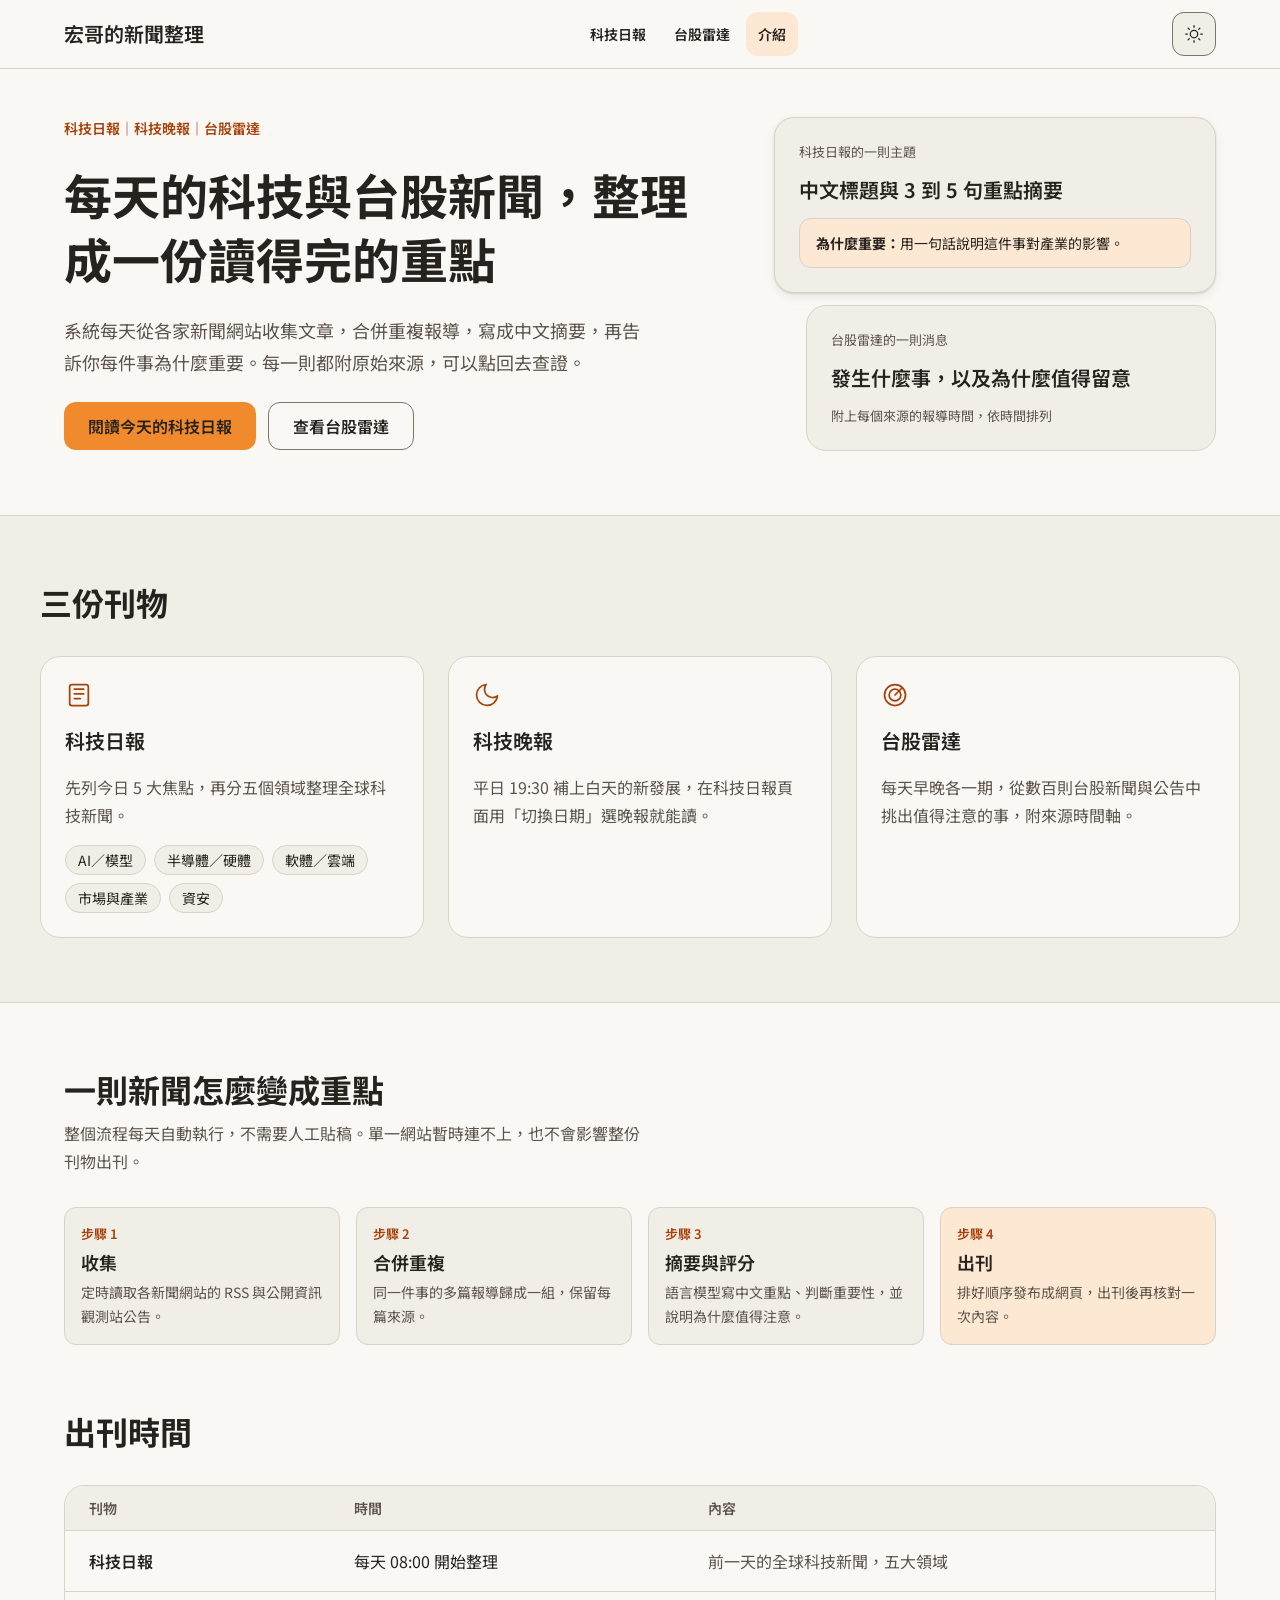
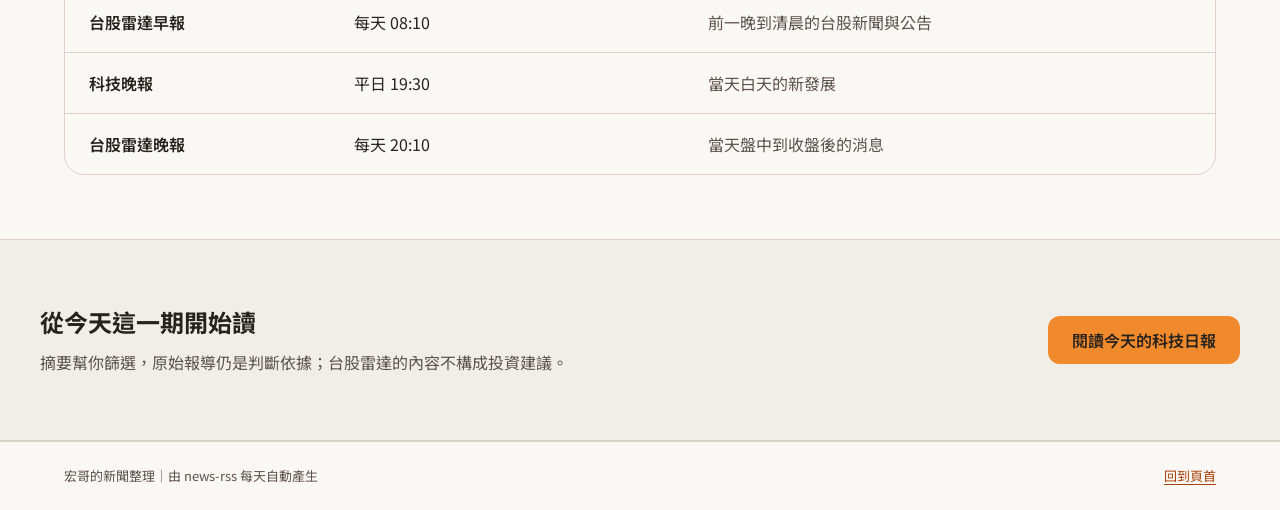
==== public/about.html @ b1ead3f6 "chore(site): publish 2026-11-26" ====
<!DOCTYPE html>
<html lang="zh-TW">
<head>
  <meta charset="UTF-8">
  <meta name="viewport" content="width=device-width, initial-scale=1.0">
  <title>介紹｜科技日報、科技晚報與台股雷達</title>
  <meta name="description" content="每天的科技與台股新聞，整理成一份讀得完的重點：合併重複報導、寫成中文摘要、說明為什麼重要，每則都附原始來源。">
  <link rel="preconnect" href="https://fonts.googleapis.com">
  <link rel="preconnect" href="https://fonts.gstatic.com" crossorigin>
  <link href="https://fonts.googleapis.com/css2?family=Noto+Sans+TC:wght@400;600;700&display=swap" rel="stylesheet">
  <link rel="stylesheet" href="./style.css">
  <script>
    (function () {
      var saved = null;
      try { saved = localStorage.getItem('tech_digest_theme'); } catch (e) {}
      var dark = saved ? saved === 'dark' : window.matchMedia('(prefers-color-scheme: dark)').matches;
      document.documentElement.classList.add(dark ? 'dark' : 'light');
    })();
  </script>
</head>
<body>
  <a class="skip-link" href="#main">跳到主要內容</a>
  <div class="site-wrapper">
    <header class="site-topbar">
      <div class="topbar-container">
        <a class="wordmark" href="./about.html">宏哥的新聞整理</a>
        <nav class="site-nav" aria-label="刊物">
          <a class="site-nav-link" href="./">科技日報</a>
          <a class="site-nav-link" href="https://tw-radar-site.pages.dev/">台股雷達</a>
          <a class="site-nav-link" href="./about.html" aria-current="page">介紹</a>
        </nav>
        <button id="theme-toggle" class="control-btn" type="button" aria-label="切換亮色或暗色">
          <svg class="theme-icon light-icon" width="20" height="20" viewBox="0 0 24 24" fill="none" stroke="currentColor" stroke-width="1.5" stroke-linecap="round" stroke-linejoin="round" aria-hidden="true"><circle cx="12" cy="12" r="4.5"></circle><path d="M12 2v2M12 20v2M4.9 4.9l1.4 1.4M17.7 17.7l1.4 1.4M2 12h2M20 12h2M4.9 19.1l1.4-1.4M17.7 6.3l1.4-1.4"></path></svg>
          <svg class="theme-icon dark-icon" width="20" height="20" viewBox="0 0 24 24" fill="none" stroke="currentColor" stroke-width="1.5" stroke-linecap="round" stroke-linejoin="round" aria-hidden="true"><path d="M21 12.79A9 9 0 1 1 11.21 3 7 7 0 0 0 21 12.79z"></path></svg>
        </button>
      </div>
    </header>

    <main id="main" class="about-main">
      <div class="about-wrap">
        <section class="about-hero" aria-labelledby="about-title">
          <div class="about-hero-text">
            <p class="about-eyebrow">科技日報｜科技晚報｜台股雷達</p>
            <h1 id="about-title" class="about-title">每天的科技與台股新聞，整理成一份讀得完的重點</h1>
            <p class="about-lead">系統每天從各家新聞網站收集文章，合併重複報導，寫成中文摘要，再告訴你每件事為什麼重要。每一則都附原始來源，可以點回去查證。</p>
            <div class="about-actions">
              <a class="about-btn about-btn-primary" href="./">閱讀今天的科技日報</a>
              <a class="about-btn about-btn-secondary" href="https://tw-radar-site.pages.dev/">查看台股雷達</a>
            </div>
          </div>
          <div class="about-hero-side" aria-label="每一則重點包含的內容">
            <div class="about-sample">
              <p class="about-sample-caption">科技日報的一則主題</p>
              <p class="about-sample-title">中文標題與 3 到 5 句重點摘要</p>
              <p class="about-sample-why"><strong>為什麼重要：</strong>用一句話說明這件事對產業的影響。</p>
            </div>
            <div class="about-sample">
              <p class="about-sample-caption">台股雷達的一則消息</p>
              <p class="about-sample-title">發生什麼事，以及為什麼值得留意</p>
              <p class="about-sample-caption">附上每個來源的報導時間，依時間排列</p>
            </div>
          </div>
        </section>
      </div>

      <section class="about-band" aria-labelledby="pubs-title">
        <div class="about-wrap about-section">
          <h2 id="pubs-title" class="about-h2">三份刊物</h2>
          <div class="about-pubs">
            <a class="about-pub" href="./">
              <svg class="about-pub-icon" width="28" height="28" viewBox="0 0 24 24" fill="none" stroke="currentColor" stroke-width="1.5" stroke-linecap="round" stroke-linejoin="round" aria-hidden="true"><rect x="4" y="3" width="16" height="18" rx="2"></rect><path d="M8 7h8M8 11h8M8 15h5"></path></svg>
              <h3 class="about-pub-title">科技日報</h3>
              <p class="about-pub-text">先列今日 5 大焦點，再分五個領域整理全球科技新聞。</p>
              <span class="about-chips">
                <span class="about-chip">AI／模型</span><span class="about-chip">半導體／硬體</span><span class="about-chip">軟體／雲端</span><span class="about-chip">市場與產業</span><span class="about-chip">資安</span>
              </span>
            </a>
            <a class="about-pub" href="./">
              <svg class="about-pub-icon" width="28" height="28" viewBox="0 0 24 24" fill="none" stroke="currentColor" stroke-width="1.5" stroke-linecap="round" stroke-linejoin="round" aria-hidden="true"><path d="M21 12.79A9 9 0 1 1 11.21 3 7 7 0 0 0 21 12.79z"></path></svg>
              <h3 class="about-pub-title">科技晚報</h3>
              <p class="about-pub-text">平日 19:30 補上白天的新發展，在科技日報頁面用「切換日期」選晚報就能讀。</p>
            </a>
            <a class="about-pub" href="https://tw-radar-site.pages.dev/">
              <svg class="about-pub-icon" width="28" height="28" viewBox="0 0 24 24" fill="none" stroke="currentColor" stroke-width="1.5" stroke-linecap="round" stroke-linejoin="round" aria-hidden="true"><circle cx="12" cy="12" r="9"></circle><circle cx="12" cy="12" r="5"></circle><path d="M12 12l6-6"></path></svg>
              <h3 class="about-pub-title">台股雷達</h3>
              <p class="about-pub-text">每天早晚各一期，從數百則台股新聞與公告中挑出值得注意的事，附來源時間軸。</p>
            </a>
          </div>
        </div>
      </section>

      <div class="about-wrap">
        <section class="about-section" aria-labelledby="how-title">
          <div>
            <h2 id="how-title" class="about-h2">一則新聞怎麼變成重點</h2>
            <p class="about-section-lead">整個流程每天自動執行，不需要人工貼稿。單一網站暫時連不上，也不會影響整份刊物出刊。</p>
          </div>
          <ol class="about-steps">
            <li class="about-step">
              <span class="about-step-num">步驟 1</span>
              <span class="about-step-title">收集</span>
              <span class="about-step-text">定時讀取各新聞網站的 RSS 與公開資訊觀測站公告。</span>
            </li>
            <li class="about-step">
              <span class="about-step-num">步驟 2</span>
              <span class="about-step-title">合併重複</span>
              <span class="about-step-text">同一件事的多篇報導歸成一組，保留每篇來源。</span>
            </li>
            <li class="about-step">
              <span class="about-step-num">步驟 3</span>
              <span class="about-step-title">摘要與評分</span>
              <span class="about-step-text">語言模型寫中文重點、判斷重要性，並說明為什麼值得注意。</span>
            </li>
            <li class="about-step">
              <span class="about-step-num">步驟 4</span>
              <span class="about-step-title">出刊</span>
              <span class="about-step-text">排好順序發布成網頁，出刊後再核對一次內容。</span>
            </li>
          </ol>
        </section>

        <section class="about-section" aria-labelledby="schedule-title" style="padding-top: 0;">
          <h2 id="schedule-title" class="about-h2">出刊時間</h2>
          <div class="about-table-wrap">
            <table class="about-table">
              <thead>
                <tr><th scope="col">刊物</th><th scope="col">時間</th><th scope="col">內容</th></tr>
              </thead>
              <tbody>
                <tr><td>科技日報</td><td>每天 08:00 開始整理</td><td>前一天的全球科技新聞，五大領域</td></tr>
                <tr><td>台股雷達早報</td><td>每天 08:10</td><td>前一晚到清晨的台股新聞與公告</td></tr>
                <tr><td>科技晚報</td><td>平日 19:30</td><td>當天白天的新發展</td></tr>
                <tr><td>台股雷達晚報</td><td>每天 20:10</td><td>當天盤中到收盤後的消息</td></tr>
              </tbody>
            </table>
          </div>
        </section>
      </div>

      <section class="about-band" aria-labelledby="cta-title">
        <div class="about-wrap about-section">
          <div class="about-cta">
            <div>
              <h2 id="cta-title" class="about-cta-title">從今天這一期開始讀</h2>
              <p class="about-cta-text">摘要幫你篩選，原始報導仍是判斷依據；台股雷達的內容不構成投資建議。</p>
            </div>
            <a class="about-btn about-btn-primary" href="./">閱讀今天的科技日報</a>
          </div>
        </div>
      </section>
    </main>

    <footer class="site-footer">
      <div class="footer-container">
        <p class="footer-copy">宏哥的新聞整理｜由 news-rss 每天自動產生</p>
        <a href="#main">回到頁首</a>
      </div>
    </footer>
  </div>

  <script>
    document.getElementById('theme-toggle').addEventListener('click', function () {
      var root = document.documentElement;
      var next = root.classList.contains('dark') ? 'light' : 'dark';
      root.classList.remove('dark', 'light');
      root.classList.add(next);
      try { localStorage.setItem('tech_digest_theme', next); } catch (e) {}
    });
  </script>
</body>
</html>
---- public/style.css ----
/* ==========================================================================
   科技情報閱讀室 - stylesheet based on the 宏哥 design system tokens
   (warm neutral surfaces, Noto Sans TC, orange reserved for primary emphasis)
   ========================================================================== */

:root {
  --surface-100: #faf8f5;
  --surface-200: #f1ede7;
  --surface-300: #e3ddd3;
  --ink: #26221e;
  --ink-muted: #5c544c;
  --line: #d9d2c7;
  --line-strong: #7d746a;
  --accent: #f08a2c;
  --on-accent: #26221e;
  --accent-text: #a8420a;
  --accent-tint: #fde8d3;
  --success: #0b6872;
  --danger: #b3261e;
  --shadow-soft: 0 1px 2px 0 #26221e1f, 0 4px 12px -2px #26221e1a;
  --shadow-lift: 0 2px 4px 0 #26221e1f, 0 12px 28px -6px #26221e29;
  --header-bg: rgba(250, 248, 245, 0.92);

  --space-1: 4px;
  --space-2: 8px;
  --space-3: 12px;
  --space-4: 16px;
  --space-6: 24px;
  --space-8: 32px;
  --space-12: 48px;

  --radius-sm: 6px;
  --radius-md: 12px;
  --radius-lg: 20px;
  --radius-pill: 999px;

  --font-sans: "Noto Sans TC", "PingFang TC", "Microsoft JhengHei", system-ui, sans-serif;
  --font-mono: ui-monospace, Menlo, Consolas, monospace;

  /* Referenced by app.js for its inline error message */
  --accent-rose: var(--danger);

  color-scheme: light;
}

html.dark {
  --surface-100: #1c1916;
  --surface-200: #26221e;
  --surface-300: #322d28;
  --ink: #f4efe8;
  --ink-muted: #bdb4a9;
  --line: #3b352f;
  --line-strong: #837a6e;
  --accent: #f29a47;
  --on-accent: #1c1916;
  --accent-text: #f6a85e;
  --accent-tint: #3d2815;
  --success: #5ec3cd;
  --danger: #ff8f85;
  --shadow-soft: 0 1px 2px 0 #00000066, 0 4px 12px -2px #00000080;
  --shadow-lift: 0 2px 4px 0 #00000066, 0 12px 28px -6px #0000008c;
  --header-bg: rgba(28, 25, 22, 0.92);
  color-scheme: dark;
}

@media (prefers-reduced-motion: reduce) {
  *, ::before, ::after {
    animation-duration: 0.01ms !important;
    animation-iteration-count: 1 !important;
    transition-duration: 0.01ms !important;
    scroll-behavior: auto !important;
  }
}

/* ==========================================================================
   Base
   ========================================================================== */

* { box-sizing: border-box; }

body {
  margin: 0;
  background: var(--surface-100);
  color: var(--ink);
  font-family: var(--font-sans);
  font-size: 16px;
  line-height: 28px;
  -webkit-font-smoothing: antialiased;
}

a { color: var(--accent-text); text-underline-offset: 3px; }
a:hover { text-decoration-thickness: 2px; }

button, input, select { font: inherit; color: inherit; }
button { cursor: pointer; }

:focus-visible {
  outline: 2px solid var(--accent-text);
  outline-offset: 2px;
}

code { font-family: var(--font-mono); font-size: 0.9em; }

.sr-only {
  position: absolute; width: 1px; height: 1px; padding: 0; margin: -1px;
  overflow: hidden; clip: rect(0, 0, 0, 0); white-space: nowrap; border: 0;
}

.skip-link {
  position: absolute; left: var(--space-4); top: -60px; z-index: 200;
  padding: var(--space-3) var(--space-4); border-radius: var(--radius-md);
  background: var(--accent); color: var(--on-accent); font-weight: 600; text-decoration: none;
}
.skip-link:focus { top: var(--space-2); }

.site-wrapper { min-height: 100vh; display: flex; flex-direction: column; }

.main-content {
  width: 100%;
  max-width: 1200px;
  margin: 0 auto;
  padding: var(--space-12) var(--space-6);
  flex: 1;
}

/* ==========================================================================
   Top bar and site navigation
   ========================================================================== */

.site-topbar { border-bottom: 1px solid var(--line); background: var(--surface-100); }

.topbar-container {
  max-width: 1200px;
  margin: 0 auto;
  padding: var(--space-3) var(--space-6);
  display: flex;
  flex-wrap: wrap;
  align-items: center;
  justify-content: space-between;
  gap: var(--space-4);
}

.wordmark {
  font-size: 20px; line-height: 32px; font-weight: 600;
  color: var(--ink); text-decoration: none;
}

.site-nav { display: flex; flex-wrap: wrap; gap: var(--space-1); }

.site-nav-link {
  display: inline-flex; align-items: center; min-height: 44px;
  padding: var(--space-2) var(--space-3); border-radius: var(--radius-md);
  color: var(--ink); text-decoration: none;
  font-size: 14px; line-height: 20px; font-weight: 600;
}
.site-nav-link:hover { background: var(--surface-300); }
.site-nav-link[aria-current="page"] { background: var(--accent-tint); }

.control-btn {
  width: 44px; height: 44px; flex: none;
  display: inline-flex; align-items: center; justify-content: center;
  border: 1px solid var(--line-strong); border-radius: var(--radius-md);
  background: var(--surface-200); color: var(--ink);
}
.control-btn:hover { background: var(--surface-300); }

.theme-icon { display: none; }
.light .light-icon, .dark .dark-icon { display: block; }
html:not(.light):not(.dark) .dark-icon { display: block; }

/* ==========================================================================
   Intro block: date, title, meta, search and controls
   ========================================================================== */

.intro-block {
  display: flex; flex-direction: column; gap: var(--space-4);
  padding-bottom: var(--space-8); margin-bottom: var(--space-8);
  border-bottom: 1px solid var(--line);
}

.intro-caption { margin: 0; }

.date-badge {
  display: inline-flex; align-items: center;
  padding: 2px var(--space-3); border-radius: var(--radius-pill);
  background: var(--accent-tint); border: 1px solid var(--line);
  font-size: 14px; line-height: 20px; font-weight: 600;
  font-variant-numeric: tabular-nums;
}

.brand-title { margin: 0; font-size: 40px; line-height: 52px; font-weight: 700; }

.meta-strip {
  margin: 0; color: var(--ink-muted);
  font-size: 18px; line-height: 32px;
  display: flex; flex-wrap: wrap; gap: var(--space-2);
}
.meta-strip strong { color: var(--ink); font-weight: 600; }
.meta-strip span.sep { color: var(--line-strong); }

.search-bar-row {
  display: flex; flex-wrap: wrap; align-items: flex-end; gap: var(--space-4);
  margin-top: var(--space-2);
}

.field { display: flex; flex-direction: column; gap: var(--space-2); }
.field:first-child { flex: 1 1 320px; max-width: 560px; }
.field-label { font-size: 14px; line-height: 20px; font-weight: 600; }

.search-input-wrapper {
  display: flex; align-items: center; gap: var(--space-2);
  height: 48px; padding: 0 var(--space-3);
  border: 1px solid var(--line-strong); border-radius: var(--radius-md);
  background: var(--surface-200);
}
.search-input-wrapper:focus-within { outline: 2px solid var(--accent-text); outline-offset: 2px; }
.search-icon { color: var(--ink-muted); flex: none; }

#search-input {
  flex: 1; min-width: 0; height: 100%;
  border: 0; background: transparent; color: var(--ink);
  font-size: 16px;
}
#search-input:focus { outline: none; }
#search-input::placeholder { color: var(--ink-muted); }

.search-clear-btn {
  width: 36px; height: 36px; flex: none;
  align-items: center; justify-content: center;
  border: 0; border-radius: var(--radius-sm);
  background: transparent; color: var(--ink-muted);
}
.search-clear-btn:hover { background: var(--surface-300); color: var(--ink); }

.control-select {
  height: 48px; min-width: 200px; padding: 0 var(--space-3);
  border: 1px solid var(--line-strong); border-radius: var(--radius-md);
  background: var(--surface-200); color: var(--ink);
}
.control-select:hover { background: var(--surface-300); }

.action-btn {
  height: 48px; padding: 0 var(--space-6);
  border: 1px solid var(--line-strong); border-radius: var(--radius-md);
  background: var(--surface-100); color: var(--ink);
  font-size: 14px; line-height: 20px; font-weight: 600;
  transition: background-color .15s, transform .15s;
}
.action-btn:hover { background: var(--surface-300); }
.action-btn:active { transform: translateY(1px); }

/* ==========================================================================
   Section headers
   ========================================================================== */

.section-header {
  display: flex; flex-wrap: wrap; align-items: baseline; justify-content: space-between;
  gap: var(--space-2) var(--space-4); margin-bottom: var(--space-4);
}
.section-title { margin: 0; font-size: 24px; line-height: 36px; font-weight: 700; }
.section-desc { font-size: 14px; line-height: 24px; color: var(--ink-muted); }

/* ==========================================================================
   Top 5 highlights: numbered list
   ========================================================================== */

.highlights-section { margin-bottom: var(--space-12); }

.highlights-grid {
  display: flex; flex-direction: column;
  border-top: 1px solid var(--line);
}

.highlight-card {
  display: flex; gap: var(--space-4);
  padding: var(--space-4) 0;
  border-bottom: 1px solid var(--line);
}

.highlight-rank {
  flex: none; width: 36px; height: 36px; margin-top: 2px;
  display: inline-flex; align-items: center; justify-content: center;
  border-radius: var(--radius-pill);
  background: var(--surface-300); color: var(--ink);
  font-size: 14px; font-weight: 700; font-variant-numeric: tabular-nums;
}
.highlight-card:first-child .highlight-rank { background: var(--accent); color: var(--on-accent); }

.highlight-body { display: flex; flex-direction: column; gap: var(--space-2); min-width: 0; }

.highlight-meta-row { display: flex; flex-wrap: wrap; gap: var(--space-2); }

.highlight-title { margin: 0; font-size: 18px; line-height: 32px; font-weight: 600; }
.highlight-title a { color: var(--ink); text-decoration: none; }
.highlight-title a:hover { color: var(--accent-text); text-decoration: underline; }

.highlight-summary { margin: 0; color: var(--ink-muted); max-width: 40em; }

.highlight-why {
  display: flex; flex-wrap: wrap; gap: var(--space-2); align-items: baseline;
  max-width: 44em; font-size: 14px; line-height: 24px;
}

/* ==========================================================================
   Tags and badges
   ========================================================================== */

.card-category-tag, .card-source-tag, .badge-freshness, .badge-quality {
  display: inline-flex; align-items: center;
  padding: 2px 10px; border-radius: var(--radius-pill);
  font-size: 13px; line-height: 20px;
}
.card-category-tag { background: var(--accent-tint); border: 1px solid var(--line); font-weight: 600; }
.card-source-tag { background: var(--surface-100); border: 1px solid var(--line); color: var(--ink-muted); }
.badge-freshness { border: 1px solid var(--line); background: var(--surface-100); }
.badge-freshness.fresh { color: var(--success); border-color: var(--success); }
.badge-freshness.background { color: var(--ink-muted); }
.badge-quality { border: 1px solid var(--line); color: var(--ink-muted); font-family: var(--font-mono); }

.why-badge, .divergent-badge, .deep-read-tag {
  flex: none; display: inline-flex; align-items: center;
  padding: 0 var(--space-2); border-radius: var(--radius-sm);
  background: var(--accent); color: var(--on-accent);
  font-size: 13px; line-height: 22px; font-weight: 600;
}
.divergent-badge { background: var(--surface-300); color: var(--ink); }

/* ==========================================================================
   Category filter bar (sticky)
   ========================================================================== */

.category-nav {
  position: sticky; top: 0; z-index: 90;
  margin: 0 calc(var(--space-6) * -1) var(--space-6);
  padding: var(--space-2) var(--space-6);
  background: var(--header-bg);
  backdrop-filter: blur(8px);
  -webkit-backdrop-filter: blur(8px);
  border-bottom: 1px solid var(--line);
}

.category-nav-inner {
  display: flex; gap: var(--space-2);
  overflow-x: auto; scrollbar-width: none;
}
.category-nav-inner::-webkit-scrollbar { display: none; }

.cat-tab {
  flex: none; display: inline-flex; align-items: center; gap: var(--space-2);
  min-height: 44px; padding: var(--space-2) var(--space-4);
  border: 1px solid var(--line-strong); border-radius: var(--radius-pill);
  background: var(--surface-100); color: var(--ink);
  font-size: 14px; line-height: 20px; font-weight: 600; white-space: nowrap;
}
.cat-tab:hover { background: var(--surface-300); }
.cat-tab.active { background: var(--accent); border-color: var(--accent); color: var(--on-accent); }
.cat-svg { flex: none; }

.cat-count {
  min-width: 24px; padding: 0 6px; border-radius: var(--radius-pill);
  background: var(--surface-300); color: var(--ink);
  font-size: 13px; line-height: 20px; text-align: center; font-variant-numeric: tabular-nums;
}
.cat-tab.active .cat-count { background: var(--surface-100); color: var(--ink); }

/* ==========================================================================
   Topic cards
   ========================================================================== */

.events-stream { margin-bottom: var(--space-12); }
.events-container { display: flex; flex-direction: column; gap: var(--space-6); }

.event-card {
  background: var(--surface-200);
  border: 1px solid var(--line);
  border-radius: var(--radius-lg);
  padding: var(--space-6);
  display: flex; flex-direction: column; gap: var(--space-4);
  transition: box-shadow .2s;
}
.event-card:hover { box-shadow: var(--shadow-lift); }

.event-header-row {
  display: flex; flex-wrap: wrap; align-items: center; justify-content: space-between;
  gap: var(--space-2);
}
.event-tags-wrap { display: flex; flex-wrap: wrap; gap: var(--space-2); }

.event-importance {
  font-size: 13px; line-height: 20px; font-weight: 600; color: var(--ink-muted);
  font-variant-numeric: tabular-nums;
}

.event-title { margin: 0; font-size: 20px; line-height: 32px; font-weight: 600; }
.event-core-summary { margin: 0; max-width: 40em; }

.event-why-box {
  display: flex; gap: var(--space-2); align-items: baseline;
  padding: var(--space-3) var(--space-4);
  background: var(--accent-tint); border: 1px solid var(--line); border-radius: var(--radius-md);
}
.event-why-box strong { font-weight: 600; }

.event-actions-bar { display: flex; flex-wrap: wrap; gap: var(--space-2); }

.toggle-details-btn, .source-link-btn {
  display: inline-flex; align-items: center; gap: var(--space-2);
  min-height: 44px; padding: var(--space-2) var(--space-4);
  border-radius: var(--radius-md);
  font-size: 14px; line-height: 20px; font-weight: 600; text-decoration: none;
  transition: background-color .15s, transform .15s;
}
.toggle-details-btn {
  border: 1px solid var(--line-strong); background: var(--surface-100); color: var(--ink);
}
.toggle-details-btn:hover { background: var(--surface-300); }
.toggle-details-btn:active, .source-link-btn:active { transform: translateY(1px); }
.source-link-btn { border: 1px solid transparent; color: var(--accent-text); }
.source-link-btn:hover { background: var(--surface-300); }

.event-details-drawer {
  display: flex; flex-direction: column; gap: var(--space-4);
  padding-top: var(--space-4); border-top: 1px solid var(--line);
}

.details-subtitle {
  display: block; margin-bottom: var(--space-1);
  font-size: 13px; line-height: 20px; font-weight: 600; color: var(--ink-muted);
}

.orig-title-text { margin: 0; font-size: 14px; line-height: 24px; color: var(--ink-muted); }

.bullets-list {
  margin: 0; padding-left: 20px; max-width: 40em;
  display: flex; flex-direction: column; gap: var(--space-2);
}

.divergent-box {
  display: flex; gap: var(--space-2); align-items: baseline;
  padding: var(--space-3) var(--space-4);
  background: var(--surface-100); border: 1px solid var(--line); border-radius: var(--radius-md);
}

.sources-list-wrap { display: flex; flex-wrap: wrap; gap: var(--space-2); }

.source-badge-link {
  display: inline-flex; align-items: center; min-height: 36px;
  padding: var(--space-1) var(--space-3); border-radius: var(--radius-pill);
  border: 1px solid var(--line); background: var(--surface-100); color: var(--ink);
  font-size: 13px; line-height: 20px; text-decoration: none;
}
.source-badge-link:hover { background: var(--surface-300); }

/* ==========================================================================
   Deep reads
   ========================================================================== */

.deep-reads-section { margin-bottom: var(--space-12); }

.deep-reads-grid {
  display: grid; grid-template-columns: repeat(auto-fill, minmax(320px, 1fr));
  gap: var(--space-6);
}

.deep-read-card {
  background: var(--surface-200); border: 1px solid var(--line); border-radius: var(--radius-lg);
  padding: var(--space-6); display: flex; flex-direction: column; gap: var(--space-3);
  transition: box-shadow .2s, transform .2s;
}
.deep-read-card:hover { box-shadow: var(--shadow-lift); transform: translateY(-2px); }

.deep-read-header {
  display: flex; flex-wrap: wrap; justify-content: space-between; gap: var(--space-2);
  font-size: 13px; line-height: 20px; color: var(--ink-muted);
}
.deep-read-source { font-weight: 600; color: var(--ink); }
.deep-read-title { margin: 0; font-size: 18px; line-height: 30px; font-weight: 600; }
.deep-read-why { display: flex; gap: var(--space-2); align-items: baseline; font-size: 14px; line-height: 24px; }
.deep-read-why strong { font-weight: 600; }
.deep-read-footer { margin-top: auto; }

.deep-read-btn {
  display: inline-flex; align-items: center; min-height: 44px;
  padding: var(--space-2) var(--space-4); border-radius: var(--radius-md);
  border: 1px solid var(--line-strong); color: var(--ink); text-decoration: none;
  font-size: 14px; line-height: 20px; font-weight: 600;
}
.deep-read-btn:hover { background: var(--surface-300); }

/* ==========================================================================
   Data status
   ========================================================================== */

.quality-card {
  background: var(--surface-200); border: 1px solid var(--line); border-radius: var(--radius-lg);
  padding: var(--space-6); display: flex; flex-direction: column; gap: var(--space-4);
}
.quality-header { display: flex; align-items: center; justify-content: space-between; }
.quality-title { margin: 0; font-size: 20px; line-height: 32px; font-weight: 600; }

.quality-grid {
  margin: 0; display: grid;
  grid-template-columns: repeat(auto-fill, minmax(160px, 1fr));
  gap: var(--space-4);
}
.quality-item { display: flex; flex-direction: column; gap: var(--space-1); }
.quality-label { font-size: 13px; line-height: 20px; color: var(--ink-muted); }
.quality-value { margin: 0; font-weight: 600; font-variant-numeric: tabular-nums; overflow-wrap: anywhere; }
.quality-footer {
  margin: 0; padding-top: var(--space-3); border-top: 1px solid var(--line);
  font-size: 13px; line-height: 20px; color: var(--ink-muted);
}

/* ==========================================================================
   Empty and loading states
   ========================================================================== */

.empty-results {
  text-align: center; padding: var(--space-12) var(--space-6);
  border: 1px dashed var(--line-strong); border-radius: var(--radius-lg);
}
.empty-svg { color: var(--ink-muted); }
.empty-title { margin: var(--space-2) 0 0; font-weight: 600; }
.empty-subtitle { margin: 0; color: var(--ink-muted); font-size: 14px; }

.loading-card {
  padding: var(--space-6); color: var(--ink-muted);
  border-bottom: 1px solid var(--line);
}

/* ==========================================================================
   Footer
   ========================================================================== */

.site-footer { border-top: 1px solid var(--line); }
.footer-container {
  max-width: 1200px; margin: 0 auto; padding: var(--space-6);
  display: flex; flex-wrap: wrap; justify-content: space-between; gap: var(--space-2) var(--space-4);
  font-size: 13px; line-height: 20px; color: var(--ink-muted);
}
.footer-container p { margin: 0; }

kbd {
  display: inline-block; min-width: 22px; padding: 0 6px;
  border: 1px solid var(--line-strong); border-radius: var(--radius-sm);
  background: var(--surface-200); color: var(--ink);
  font-family: var(--font-mono); font-size: 12px; line-height: 20px; text-align: center;
}

/* ==========================================================================
   About page (about.html)
   ========================================================================== */

.about-hero {
  display: flex; flex-wrap: wrap; align-items: center; gap: var(--space-12);
  padding: var(--space-12) 0 64px;
}
.about-hero-text { flex: 3 1 480px; display: flex; flex-direction: column; gap: var(--space-6); }
.about-eyebrow { margin: 0; font-size: 14px; line-height: 20px; font-weight: 600; color: var(--accent-text); }
.about-title { margin: 0; font-size: 48px; line-height: 64px; font-weight: 700; max-width: 14em; }
.about-lead { margin: 0; font-size: 18px; line-height: 32px; color: var(--ink-muted); max-width: 32em; }
.about-actions { display: flex; flex-wrap: wrap; gap: var(--space-3); }

.about-btn {
  display: inline-flex; align-items: center; justify-content: center; gap: var(--space-2);
  min-height: 48px; padding: var(--space-3) var(--space-6); border-radius: var(--radius-md);
  font-size: 16px; line-height: 20px; font-weight: 600; text-decoration: none;
  transition: transform .15s, box-shadow .15s;
}
.about-btn:hover { transform: translateY(-1px); box-shadow: var(--shadow-soft); text-decoration: none; }
.about-btn:active { transform: translateY(0); }
.about-btn-primary { background: var(--accent); color: var(--on-accent); }
.about-btn-secondary { border: 1px solid var(--line-strong); color: var(--ink); background: var(--surface-100); }

.about-hero-side { flex: 2 1 320px; display: flex; flex-direction: column; gap: var(--space-3); }
.about-sample {
  background: var(--surface-200); border: 1px solid var(--line); border-radius: var(--radius-lg);
  padding: var(--space-6); display: flex; flex-direction: column; gap: var(--space-3);
}
.about-sample:first-child { box-shadow: var(--shadow-soft); }
.about-sample + .about-sample { margin-left: var(--space-8); }
.about-sample-caption { margin: 0; font-size: 13px; line-height: 20px; color: var(--ink-muted); }
.about-sample-title { margin: 0; font-size: 20px; line-height: 32px; font-weight: 600; }
.about-sample-why {
  margin: 0; padding: var(--space-3) var(--space-4);
  background: var(--accent-tint); border: 1px solid var(--line); border-radius: var(--radius-md);
  font-size: 14px; line-height: 24px;
}

.about-main { flex: 1; }
.about-wrap { max-width: 1200px; margin: 0 auto; padding: 0 var(--space-6); }
.about-band { background: var(--surface-200); border-top: 1px solid var(--line); border-bottom: 1px solid var(--line); }

.about-section { padding: 64px 0; display: flex; flex-direction: column; gap: var(--space-8); }
.about-h2 { margin: 0; font-size: 32px; line-height: 44px; font-weight: 700; }
.about-section-lead { margin: var(--space-2) 0 0; color: var(--ink-muted); max-width: 36em; }

.about-pubs { display: grid; grid-template-columns: repeat(auto-fit, minmax(280px, 1fr)); gap: var(--space-6); }
.about-pub {
  background: var(--surface-100); border: 1px solid var(--line); border-radius: var(--radius-lg);
  padding: var(--space-6); display: flex; flex-direction: column; gap: var(--space-4);
  color: var(--ink); text-decoration: none;
  transition: box-shadow .2s, transform .2s;
}
.about-pub:hover { box-shadow: var(--shadow-lift); transform: translateY(-2px); text-decoration: none; }
.about-pub-icon { color: var(--accent-text); }
.about-pub-title { margin: 0; font-size: 20px; line-height: 32px; font-weight: 600; }
.about-pub-text { margin: 0; color: var(--ink-muted); }
.about-chips { display: flex; flex-wrap: wrap; gap: var(--space-2); }
.about-chip {
  display: inline-flex; padding: var(--space-1) var(--space-3); border-radius: var(--radius-pill);
  border: 1px solid var(--line); background: var(--surface-200); font-size: 14px; line-height: 20px;
}

.about-steps {
  margin: 0; padding: 0; list-style: none;
  display: grid; grid-template-columns: repeat(auto-fit, minmax(220px, 1fr)); gap: var(--space-4);
}
.about-step {
  background: var(--surface-200); border: 1px solid var(--line); border-radius: var(--radius-md);
  padding: var(--space-4); display: flex; flex-direction: column; gap: var(--space-1);
}
.about-step:last-child { background: var(--accent-tint); }
.about-step-num { font-size: 13px; line-height: 20px; font-weight: 600; color: var(--accent-text); }
.about-step-title { font-size: 18px; line-height: 28px; font-weight: 600; }
.about-step-text { font-size: 14px; line-height: 24px; color: var(--ink-muted); }

.about-table-wrap { overflow-x: auto; border: 1px solid var(--line); border-radius: var(--radius-lg); }
.about-table { width: 100%; min-width: 520px; border-collapse: collapse; }
.about-table th {
  padding: var(--space-3) var(--space-6); background: var(--surface-200); text-align: left;
  font-size: 14px; line-height: 20px; font-weight: 600; color: var(--ink-muted);
}
.about-table td { padding: var(--space-4) var(--space-6); border-top: 1px solid var(--line); font-variant-numeric: tabular-nums; }
.about-table td:first-child { font-weight: 600; }
.about-table td:last-child { color: var(--ink-muted); }

.about-cta {
  display: flex; flex-wrap: wrap; align-items: center; justify-content: space-between; gap: var(--space-6);
}
.about-cta-title { margin: 0; font-size: 24px; line-height: 36px; font-weight: 700; }
.about-cta-text { margin: var(--space-2) 0 0; color: var(--ink-muted); max-width: 36em; }

/* ==========================================================================
   Responsive
   ========================================================================== */

@media (max-width: 768px) {
  .main-content { padding: var(--space-8) var(--space-4); }
  .topbar-container { padding: var(--space-2) var(--space-4); }
  .category-nav { margin-left: calc(var(--space-4) * -1); margin-right: calc(var(--space-4) * -1); padding-left: var(--space-4); padding-right: var(--space-4); }
  .brand-title { font-size: 32px; line-height: 44px; }
  .meta-strip { font-size: 16px; line-height: 28px; }
  .field, .field:first-child, .action-btn { flex: 1 1 100%; max-width: none; width: 100%; }
  .control-select { width: 100%; }
  .event-card, .deep-read-card, .quality-card { padding: var(--space-4); }
  .deep-reads-grid { grid-template-columns: 1fr; }
  .footer-container { padding: var(--space-4); flex-direction: column; }
  .about-title { font-size: 32px; line-height: 44px; }
  .about-h2 { font-size: 24px; line-height: 36px; }
  .about-sample + .about-sample { margin-left: 0; }
  .about-btn { width: 100%; }
  .about-hero { padding: var(--space-8) 0 var(--space-12); gap: var(--space-8); }
  .about-wrap { padding: 0 var(--space-4); }
  .about-section { padding-top: var(--space-12); padding-bottom: var(--space-12); }
}
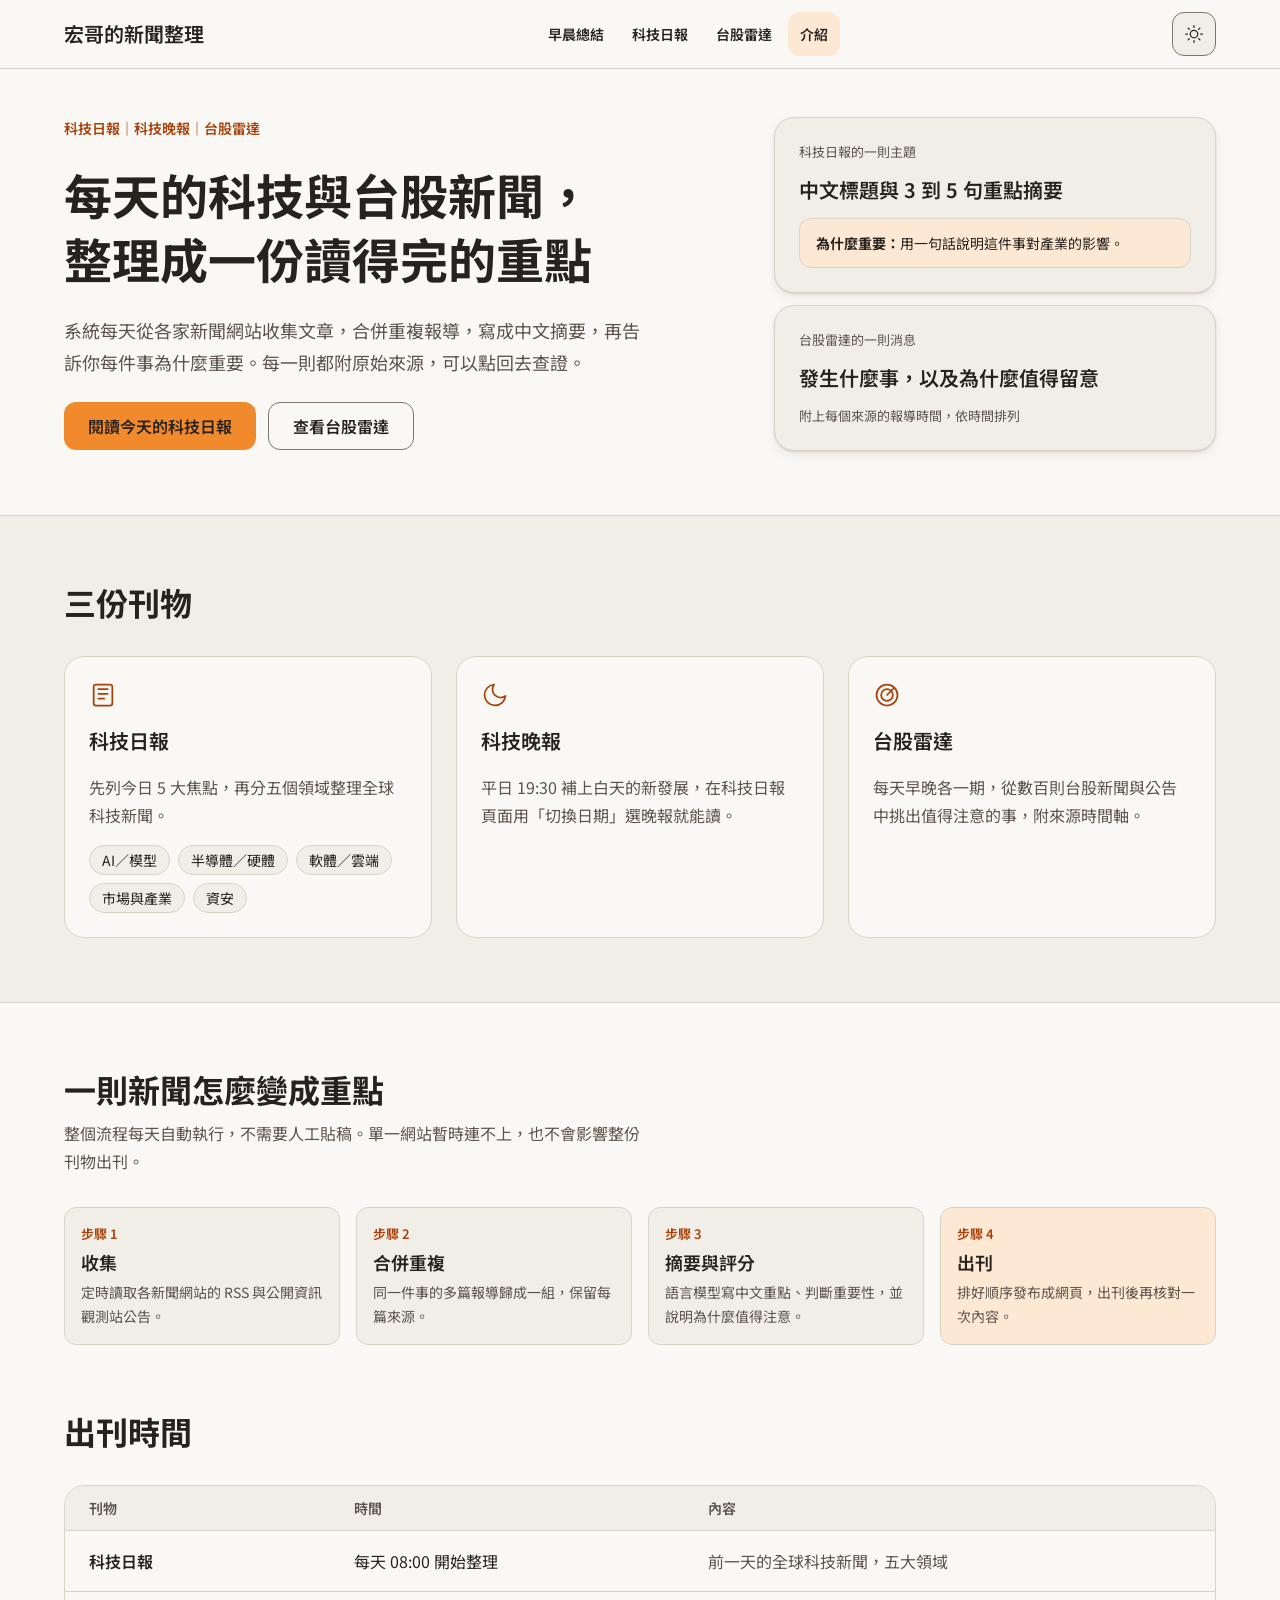
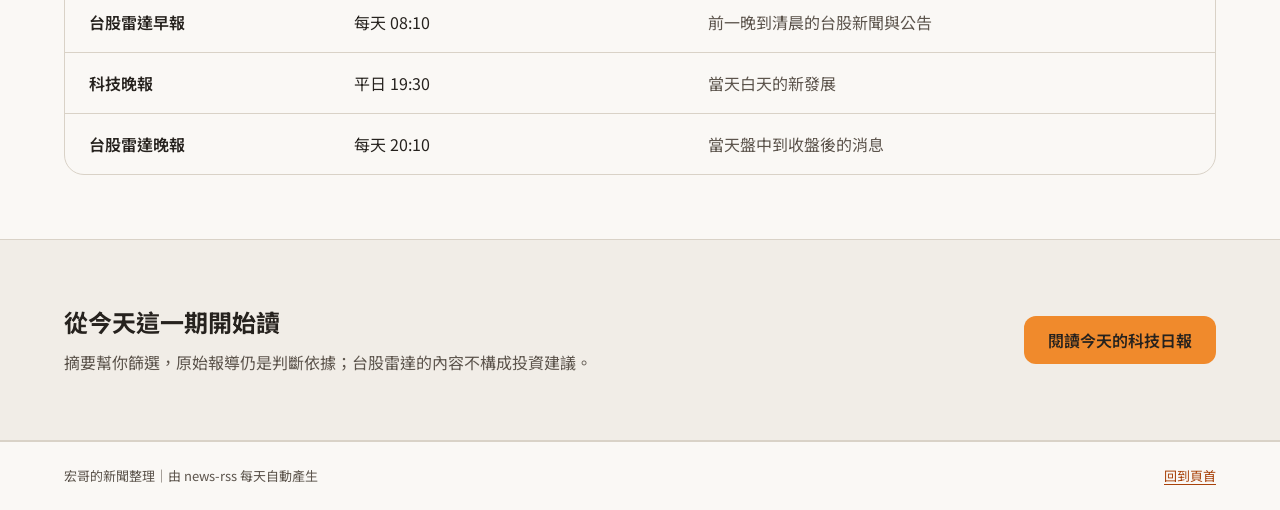
==== commit 088e3e80: "chore(site): publish 2026-11-26" ====
--- a/public/about.html
+++ b/public/about.html
@@ -25,6 +25,7 @@
       <div class="topbar-container">
         <a class="wordmark" href="./about.html">宏哥的新聞整理</a>
         <nav class="site-nav" aria-label="刊物">
+          <a class="site-nav-link" href="./brief.html">早晨總結</a>
           <a class="site-nav-link" href="./">科技日報</a>
           <a class="site-nav-link" href="https://tw-radar-site.pages.dev/">台股雷達</a>
           <a class="site-nav-link" href="./about.html" aria-current="page">介紹</a>
--- a/public/style.css
+++ b/public/style.css
@@ -557,7 +557,7 @@
 }
 .about-hero-text { flex: 3 1 480px; display: flex; flex-direction: column; gap: var(--space-6); }
 .about-eyebrow { margin: 0; font-size: 14px; line-height: 20px; font-weight: 600; color: var(--accent-text); }
-.about-title { margin: 0; font-size: 48px; line-height: 64px; font-weight: 700; max-width: 14em; }
+.about-title { margin: 0; font-size: 48px; line-height: 64px; font-weight: 700; max-width: 14em; text-wrap: balance; }
 .about-lead { margin: 0; font-size: 18px; line-height: 32px; color: var(--ink-muted); max-width: 32em; }
 .about-actions { display: flex; flex-wrap: wrap; gap: var(--space-3); }
 
@@ -576,9 +576,8 @@
 .about-sample {
   background: var(--surface-200); border: 1px solid var(--line); border-radius: var(--radius-lg);
   padding: var(--space-6); display: flex; flex-direction: column; gap: var(--space-3);
-}
-.about-sample:first-child { box-shadow: var(--shadow-soft); }
-.about-sample + .about-sample { margin-left: var(--space-8); }
+  box-shadow: var(--shadow-soft);
+}
 .about-sample-caption { margin: 0; font-size: 13px; line-height: 20px; color: var(--ink-muted); }
 .about-sample-title { margin: 0; font-size: 20px; line-height: 32px; font-weight: 600; }
 .about-sample-why {
@@ -591,7 +590,7 @@
 .about-wrap { max-width: 1200px; margin: 0 auto; padding: 0 var(--space-6); }
 .about-band { background: var(--surface-200); border-top: 1px solid var(--line); border-bottom: 1px solid var(--line); }
 
-.about-section { padding: 64px 0; display: flex; flex-direction: column; gap: var(--space-8); }
+.about-section { padding-block: 64px; display: flex; flex-direction: column; gap: var(--space-8); }
 .about-h2 { margin: 0; font-size: 32px; line-height: 44px; font-weight: 700; }
 .about-section-lead { margin: var(--space-2) 0 0; color: var(--ink-muted); max-width: 36em; }
 
@@ -640,6 +639,51 @@
 }
 .about-cta-title { margin: 0; font-size: 24px; line-height: 36px; font-weight: 700; }
 .about-cta-text { margin: var(--space-2) 0 0; color: var(--ink-muted); max-width: 36em; }
+
+/* ==========================================================================
+   Morning brief page
+   ========================================================================== */
+
+.brief-main { flex: 1; width: 100%; max-width: 1200px; margin: 0 auto; padding: var(--space-12) var(--space-6) 64px; }
+.brief-main > * { max-width: 860px; }
+.brief-head { display: flex; flex-direction: column; gap: var(--space-4); padding-bottom: var(--space-8); border-bottom: 1px solid var(--line); }
+.brief-title { margin: 0; font-size: 40px; line-height: 56px; font-weight: 700; }
+.brief-lead { margin: 0; font-size: 20px; line-height: 36px; font-weight: 600; text-wrap: pretty; }
+.brief-notes {
+  margin: 0; padding: var(--space-3) var(--space-4); border-radius: var(--radius-md);
+  background: var(--surface-200); border: 1px solid var(--line); font-size: 14px; line-height: 24px; color: var(--ink-muted);
+}
+.brief-points { list-style: none; margin: 0; padding: 0; }
+.brief-point { display: flex; flex-direction: column; gap: var(--space-3); padding: var(--space-6) 0; border-bottom: 1px solid var(--line); }
+.brief-point-head { display: flex; align-items: flex-start; gap: var(--space-3); }
+.brief-point-num {
+  flex: none; width: 32px; height: 32px; margin-top: 2px; border-radius: var(--radius-pill);
+  display: inline-flex; align-items: center; justify-content: center;
+  background: var(--surface-300); color: var(--ink); font-size: 14px; font-weight: 700; font-variant-numeric: tabular-nums;
+}
+.brief-point:first-child .brief-point-num { background: var(--accent); color: var(--on-accent); }
+.brief-point-title { margin: 0; font-size: 20px; line-height: 36px; font-weight: 700; }
+.brief-point-text { margin: 0; padding-left: 44px; }
+.brief-sources { list-style: none; margin: 0; padding: 0 0 0 44px; display: flex; flex-wrap: wrap; gap: var(--space-2); }
+.brief-source {
+  display: inline-flex; align-items: baseline; gap: var(--space-2); max-width: 100%;
+  padding: var(--space-1) var(--space-3); border: 1px solid var(--line-strong); border-radius: var(--radius-pill);
+  font-size: 13px; line-height: 20px; color: var(--ink); text-decoration: none; transition: background-color .15s;
+}
+.brief-source:hover { background: var(--surface-300); text-decoration: none; }
+.brief-source-pub { flex: none; font-weight: 600; color: var(--accent-text); }
+.brief-editions { display: flex; flex-direction: column; gap: var(--space-4); padding-top: var(--space-8); }
+.brief-h2 { margin: 0; font-size: 24px; line-height: 36px; font-weight: 700; }
+.brief-edition-list { list-style: none; margin: 0; padding: 0; display: grid; grid-template-columns: repeat(auto-fit, minmax(220px, 1fr)); gap: var(--space-3); }
+.brief-edition {
+  display: flex; flex-direction: column; gap: var(--space-1); height: 100%;
+  padding: var(--space-4); border: 1px solid var(--line); border-radius: var(--radius-lg);
+  background: var(--surface-200); color: var(--ink); text-decoration: none; transition: transform .15s, box-shadow .15s;
+}
+.brief-edition:hover { transform: translateY(-2px); box-shadow: var(--shadow-lift); text-decoration: none; }
+.brief-edition-pub { font-weight: 600; }
+.brief-edition-label { font-size: 14px; line-height: 24px; color: var(--ink-muted); }
+.brief-meta { margin: var(--space-8) 0 0; font-size: 13px; line-height: 20px; color: var(--ink-muted); }
 
 /* ==========================================================================
    Responsive
@@ -658,9 +702,11 @@
   .footer-container { padding: var(--space-4); flex-direction: column; }
   .about-title { font-size: 32px; line-height: 44px; }
   .about-h2 { font-size: 24px; line-height: 36px; }
-  .about-sample + .about-sample { margin-left: 0; }
   .about-btn { width: 100%; }
   .about-hero { padding: var(--space-8) 0 var(--space-12); gap: var(--space-8); }
   .about-wrap { padding: 0 var(--space-4); }
   .about-section { padding-top: var(--space-12); padding-bottom: var(--space-12); }
-}
+  .brief-main { padding: var(--space-8) var(--space-4) var(--space-12); }
+  .brief-title { font-size: 32px; line-height: 44px; }
+  .brief-point-text, .brief-sources { padding-left: 0; }
+}
